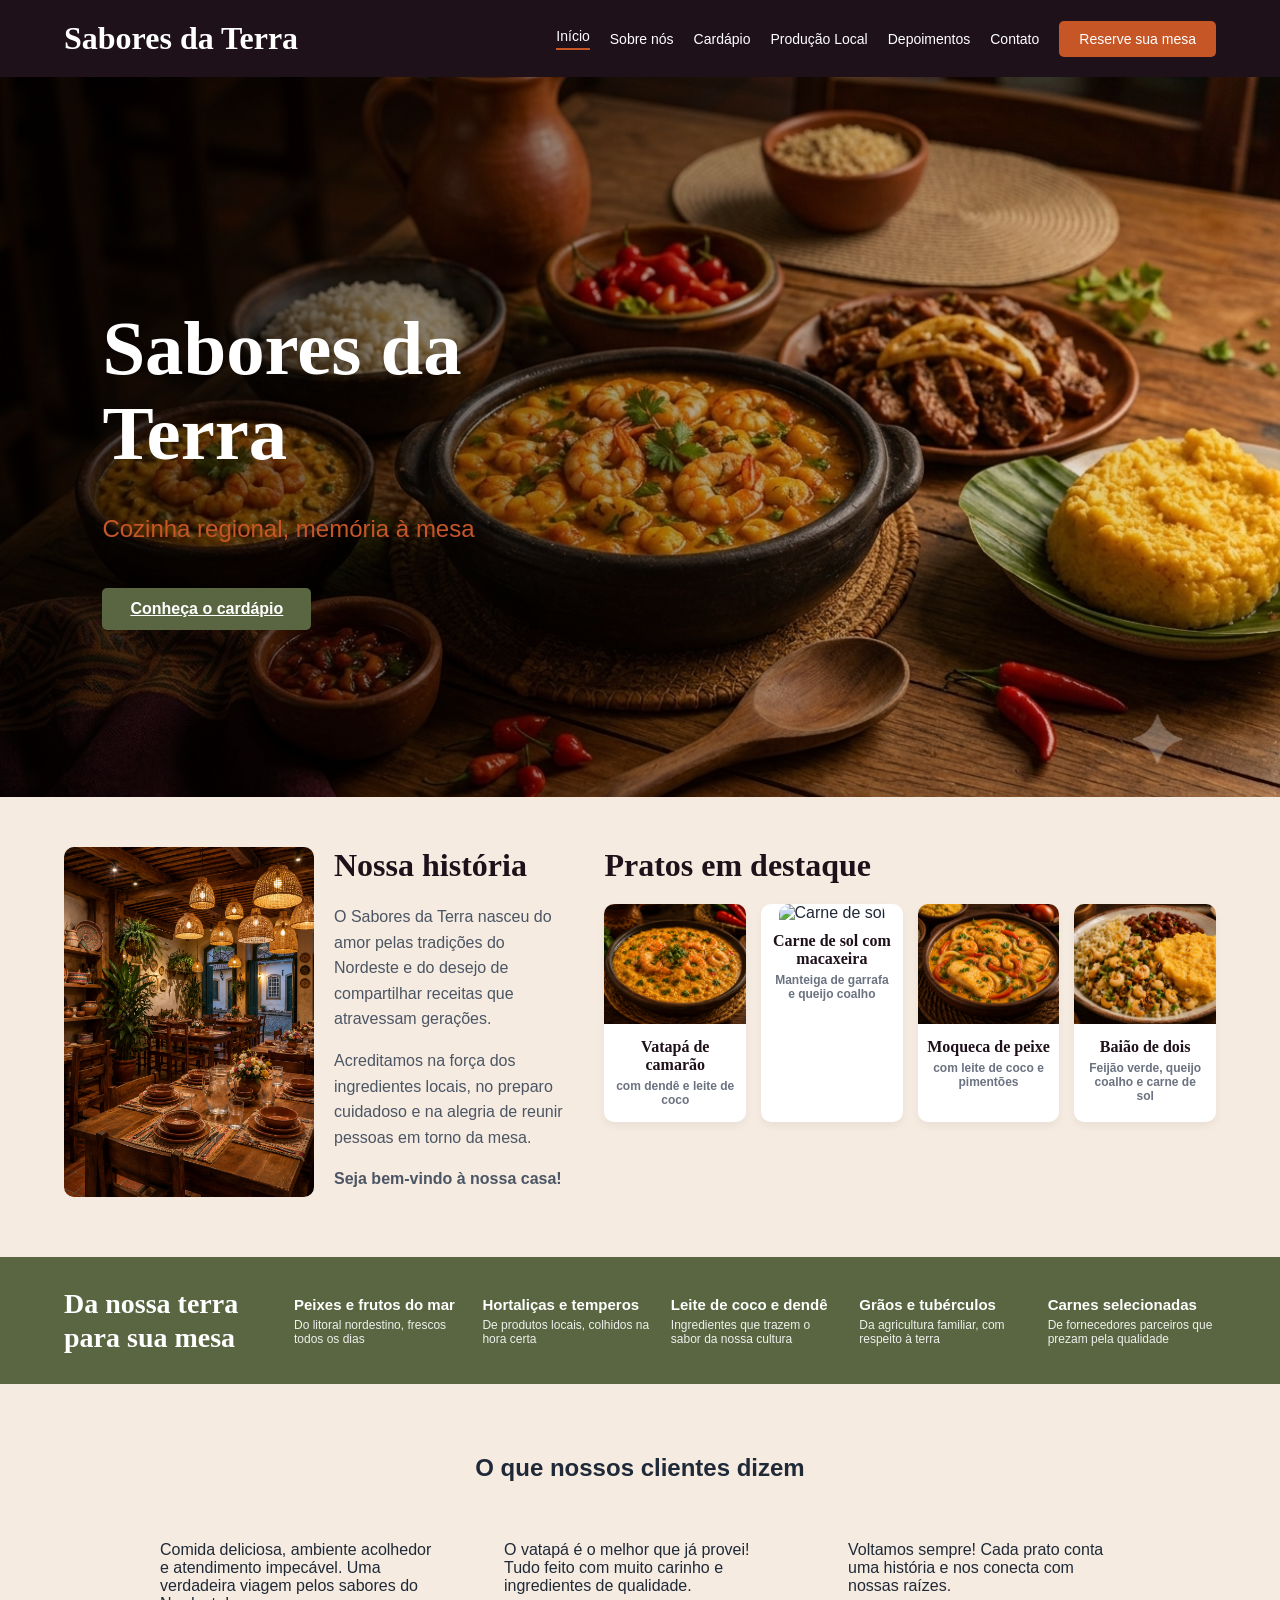
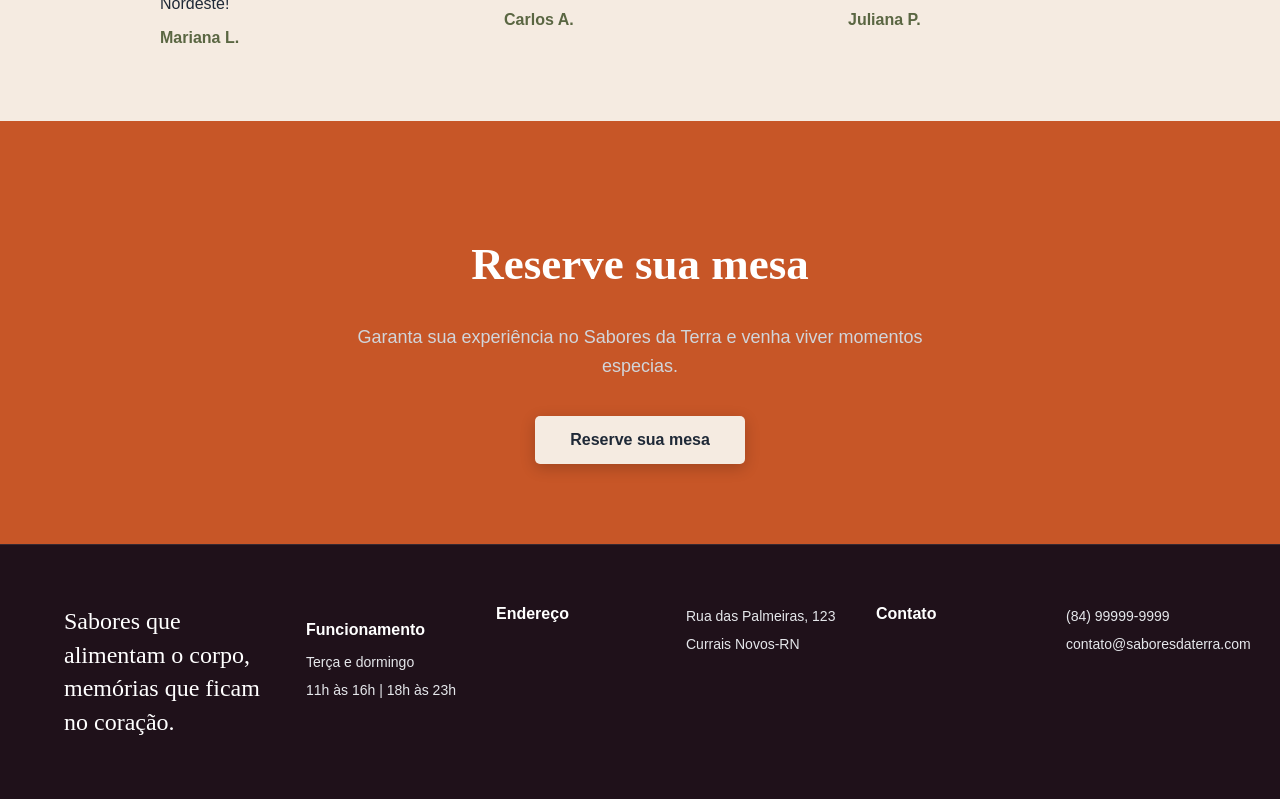
==== index.html @ 2751c671 "Adição de arquivos para página" ====
<!DOCTYPE html>
 <html lang='pt-BR'>
 <head>
    <meta charset='utf-8'>
    <meta name='viewport' content='width=device-width, initial-scale=1'>
    <title>Sabores da terra</title>
    <link rel='stylesheet' href='styles.css'>
 </head>
 <body>
     <header class="fontebranca" id="inicio">
        <h3> Sabores da Terra </h3>
        <nav>
            <a href="#inicio"> Início </a>
            <a href="#sobre">Sobre nós</a>
            <a href="cardapio.html"> Cardápio </a>
            <a href="#producaol"> Produção Local</a>
            <a href="#depoimentos"> Depoimentos </a>
            <a href="#contato"> Contato </a>
            <a class="botoes botao1" href="reserva.html"> Reserve sua mesa </a>
        </nav>
    </header>
    <section class="fontebranca2" id="titulo principal">
        <h1>Sabores da Terra</h1>
        <p>Cozinha regional, memória à mesa</p>
        <a class="botoes botaO2" href="cardapio.html"> Conheça o cardápio </a>
    </section>
    <main>
        <section id="sobre">
            <div class="coluna-historia">
                <img src="foto do restaurante.png" alt="Restaurante Sabores da Terra" class="img-restaurante">
                <div class="texto-historia">
                    <h2>Nossa história</h2>
                <p>O Sabores da Terra nasceu do amor pelas tradições do Nordeste e do desejo de compartilhar receitas que atravessam gerações.</p>
                <p>Acreditamos na força dos ingredientes locais, no preparo cuidadoso e na alegria de reunir pessoas em torno da mesa.</p>
                <p class="texto-destaque-verde">Seja bem-vindo à nossa casa!</p>
            </div>
        </div>

        <div class="coluna-pratos">
            <h2>Pratos em destaque</h2>
            <div class="grid-pratos">
                
                <div class="card-prato">
                    <img src="vatapá de camarão.png" alt="Vatapá de camarão">
                    <h3>Vatapá de camarão</h3>
                    <p class="texto-destaque-verde">com dendê e leite de coco</p>
                </div>

                <div class="card-prato">
                    <img src="carne de sol.png" alt="Carne de sol">
                    <h3>Carne de sol com macaxeira</h3>
                    <p class="texto-destaque-verde">Manteiga de garrafa e queijo coalho</p>
                </div>

                <div class="card-prato">
                    <img src="moqueca de peixe.png" alt="Moqueca de peixe">
                    <h3>Moqueca de peixe</h3>
                    <p class="texto-destaque-verde">com leite de coco e pimentões</p>
                </div>

                <div class="card-prato">
                    <img src="baião de dois.png" alt="Baião de dois">
                    <h3>Baião de dois</h3>
                    <p class="texto-destaque-verde">Feijão verde, queijo coalho e carne de sol</p>
                </div>

            </div>
        </div>
    </section>

    <section class="fontebranca" id="producaol">
        <div class="titulo-producao">
            <h2>Da nossa terra<br>para sua mesa</h2>
        </div>
        
        <div class="itens-producao">
            <div class="item">
                <h3>Peixes e frutos do mar</h3>
                <p>Do litoral nordestino, frescos todos os dias</p>
            </div>
            <div class="item">
                <h3>Hortaliças e temperos</h3>
                <p>De produtos locais, colhidos na hora certa</p>
            </div>
            <div class="item">
                <h3>Leite de coco e dendê</h3>
                <p>Ingredientes que trazem o sabor da nossa cultura</p>
            </div>
            <div class="item">
                <h3>Grãos e tubérculos</h3>
                <p>Da agricultura familiar, com respeito à terra</p>
            </div>
            <div class="item">
                <h3>Carnes selecionadas</h3>
                <p>De fornecedores parceiros que prezam pela qualidade</p>
            </div>
        </div>
    </section>
    <div class="depoimentos-reservas">
        <section id="depoimentos">
            <h1>O que nossos clientes dizem</h1>
            <div class="depoimentos-list">
                <div class="depoimento-item">
                    <p>Comida deliciosa, ambiente acolhedor e atendimento impecável. Uma verdadeira viagem pelos sabores do Nordeste!</p>
                    <p class="texto-destaque-verde">Mariana L.</p>
                </div>
                <div class="depoimento-item">
                    <p>O vatapá é o melhor que já provei! Tudo feito com muito carinho e ingredientes de qualidade.</p>
                    <p class="texto-destaque-verde">Carlos A.</p>
                </div>
                <div class="depoimento-item">
                    <p>Voltamos sempre! Cada prato conta uma história e nos conecta com nossas raízes.</p>
                    <p class="texto-destaque-verde">Juliana P.</p>
                </div>
            </div>
        </section>
        <section id="reservas"> 
            <h2 class="fontebranca">Reserve sua mesa</h2>
            <p class="fontebranca">Garanta sua experiência no Sabores da Terra e venha viver momentos especias.</p>
            <div>
                <a id="reserva" class="botoes botao3" href="reserva.html"> Reserve sua mesa</a>
            </div>
        </section>
    </div>
    </main>
     <footer class="fontebranca" id="contato">
        <h2>Sabores que alimentam o corpo, memórias que ficam no coração. </h2>
         <ul>
        <h3>Funcionamento</h3>
            <li>Terça e dormingo </li>
            <li>11h às 16h | 18h às 23h</li>
        </ul>
        <h3>Endereço</h3>
        <ul>
            <li>Rua das Palmeiras, 123</li>
            <li>Currais Novos-RN </li>
        </ul>
        <h3>Contato</h3>
        <ul>
            <li>(84) 99999-9999 </li>
            <li>contato@saboresdaterra.com</li>
        </ul>
    </footer>
</footer>
 </body>
 </html>
---- styles.css ----
/* define o modelo de caixa para incluir bordas e padding no tamanho total */
* {
  box-sizing: border-box;
}

/* estilos globais do corpo: fundo, cor do texto e tipografia */
body {
  margin: 0;
  background-color: #f4f7d5;
  color: #1f2937;
  font-family: Arial, Helvetica, sans-serif;
}
/* variáveis de cor reutilizáveis em todo o site */
:root {
  --cor-fundo-escuro: #1f111a;  
  --cor-fundo-claro: #f5ebe1;
  --cor-verde-oliva: #5a6642;   
  --cor-laranja-terra: #c75627;  
  --cor-texto-claro: #ffffff;   
}

/* estilo do cabeçalho principal e posicionamento da navegação */
header#inicio {
    background-color: var(--cor-fundo-escuro);
    padding: 20px 5%;
    display: flex;
    align-items: center; 
    justify-content: space-between; 
    width: 100%; 
    position: relative;
}

header#inicio h3 {
    color: var(--cor-texto-claro);
    font-family: 'Playfair Display', serif; 
    margin: 0;
    font-size: 32px;
    
}


header#inicio nav {
    display: flex;
    gap: 20px; 
    align-items: center;
    flex-wrap: nowrap;
}

header#inicio nav a {
    color: var(--cor-texto-claro);
    text-decoration: none; 
    font-family: sans-serif;
    font-size: 14px;
    transition: color 0.3s;
    white-space: nowrap;
}

/* destaque no link ativo do menu */
header#inicio nav a:first-child {
    border-bottom: 2px solid var(--cor-laranja-terra);
    padding-bottom: 4px;
}

/* estilo dos botões de ação padrão */
.botoes.botao1{
    background-color: var(--cor-laranja-terra);
    color: var(--cor-texto-claro);
    border: none;
    border-radius: 5px;
    padding: 10px 20px;
    cursor: pointer;
    font-family: sans-serif;
    font-size: 14px;
    text-decoration: none;
}

.botoes.botao1:hover {
    background-color: #a63e1c; 
    transform: translateY(2px);
}

/* seção de introdução com imagem de fundo e gradiente escuro */
.fontebranca2{
    background-image: linear-gradient(to right, rgba(0, 0, 0, 0.7), rgba(0, 0, 0, 0)), url('Sabores da Terra.png');
    background-size: cover;        
    background-position: center left; 
    min-height: 80vh;              
    display: flex;
    flex-direction: column;        
    justify-content: center;       
    align-items: flex-start;       
    padding-left: 8%;
    padding-right: 5%;
}

/* título principal do banner com tamanho responsivo */
section.fontebranca2 h1 {
    font-family: 'Playfair Display', serif; 
    font-size: clamp(45px, 6vw, 80px); 
    line-height: 1.1;                
    margin-bottom: 15px;
    max-width: 550px;              
    color: var(--cor-texto-claro);
    text-align: left;            
}

section.fontebranca2 p {
    font-size: 24px;
    font-size: clamp(18px, 2vw, 24px); 
    color: var(--cor-laranja-terra); 
    margin-bottom: 30px;
    font-family: sans-serif;
    text-align: left;
}

.botoes.botaO2 {
    background-color: var(--cor-verde-oliva); 
    color: var(--cor-texto-claro);            
    padding: 12px 28px;                       
    border-radius: 5px;                       
    font-family: sans-serif;
    font-size: 16px;
    font-weight: bold;
    display: inline-block;                    
    width: fit-content;                       
    cursor: pointer;                          
    transition: background-color 0.3s, transform 0.2s; 
    margin-top: 15px;                         
}

.botoes.botaO2:hover {
    background-color: #434d31;               
    transform: scale(1.03);                   
}

/* seção sobre nós com layout em colunas */
#sobre {
    background-color: var(--cor-fundo-claro);
    padding: 50px 5%; 
    display: flex;
    gap: 40px;
    align-items: flex-start; 
}


.coluna-historia {
    display: flex;
    gap: 20px;
    width: 45%; 
}

.img-restaurante {
    width: 250px;
    height: 350px;
    object-fit: cover;
    border-radius: 10px;
    flex-shrink: 0;
}

.texto-historia h2, .coluna-pratos h2 {
    color: var(--cor-fundo-escuro);
    font-family: 'Playfair Display', serif;
    font-size: 32px;
    margin-top: 0;
    margin-bottom: 20px;
}

.texto-historia p {
    font-size: 16px;
    line-height: 1.6;
    color: #4b5563;
    margin-bottom: 15px;
}

.texto-destaque-verde {
    color: var(--cor-verde-oliva) ;
    font-weight: bold;
    font-size: 16px ;
}


.coluna-pratos {
    width: 55%;
}

/* grade horizontal de cards de pratos */
.grid-pratos {
    display: flex;
    gap: 15px;
}

/* card individual de prato com sombra e bordas arredondadas */
.card-prato {
    background-color: #fff;
    border-radius: 10px;
    padding-bottom: 15px;
    text-align: center;
    width: 25%; 
    box-shadow: 0 4px 8px rgba(0,0,0,0.05);
}

.card-prato img {
    width: 100%;
    height: 120px;
    object-fit: cover;
    border-radius: 10px 10px 0 0;
    margin-bottom: 10px;
}

.card-prato h3 {
    font-family: 'Playfair Display', serif;
    font-size: 16px;
    margin: 0 5px 5px 5px;
    color: var(--cor-fundo-escuro);
}

.card-prato p {
    font-size: 12px;
    margin: 0 10px;
    color: #6b7280;
}

/* seção de produção local com fundo verde e cards informativos */
#producaol {
    background-color: var(--cor-verde-oliva); 
    padding: 30px 5%;
    display: flex;
    align-items: center;
    gap: 30px;
}

.titulo-producao h2 {
    color: var(--cor-texto-claro);
    font-family: 'Playfair Display', serif;
    font-size: 28px;
    line-height: 1.2;
    margin: 0;
    min-width: 200px;
}

.itens-producao {
    display: flex;
    gap: 20px;
    justify-content: space-between;
    width: 100%;
}

.item {
    color: var(--cor-texto-claro);
    text-align: left;
    flex: 1;
}

.item h3 {
    font-size: 15px;
    margin: 0 0 5px 0;
}

.item p {
    font-size: 12px;
    margin: 0;
    opacity: 0.9;
}

section#depoimentos {
    background-color: var(--cor-fundo-claro);
    padding: 50px 5%;
}

section#depoimentos h1 {
    text-align: center;
    margin-bottom: 35px;
}

.depoimentos-list {
    display: flex;
    flex-wrap: wrap;
    gap: 24px;
    justify-content: center;
}

.depoimento-item {
    padding: 24px;
    max-width: 320px;
}

.depoimento-item p {
    margin: 0;
    color: #1f2937;
}

.depoimento-item p.texto-destaque-verde {
    margin-top: 16px;
    font-weight: bold;
    color: var(--cor-verde-oliva);
}

/* bloco de chamada para ação de reserva */
#reservas {
    background-color: var(--cor-laranja-terra);
    padding: 80px 10%;
    text-align: center;
    display: flex;
    flex-direction: column;
    align-items: center;
    justify-content: center;
}

#reservas h2 {
    font-family: 'Playfair Display', serif;
    font-size: clamp(32px, 4vw, 45px);
    color: var(--cor-texto-claro);
    margin-bottom: 15px;
}

#reservas p.fontebranca {
    font-size: 18px;
    color: #d1d5db; 
    max-width: 600px;
    margin-bottom: 35px;
    line-height: 1.6;
}


.botoes.botao3 {
    background-color: var(--cor-fundo-claro);
    color: var(--cor-texto-escuro);
    padding: 15px 35px;
    font-family: sans-serif;
    font-size: 16px;
    font-weight: bold;
    text-decoration: none;
    border-radius: 5px;
    cursor: pointer;
    display: inline-block;
    transition: background-color 0.3s, transform 0.2s;
    box-shadow: 0 4px 15px rgba(0, 0, 0, 0.2);
}

.botoes.botao3:hover {
    background-color: #7cc57c;
    transform: translateY(-2px);
}

/* rodapé com informações de contato e links secundários */
footer#contato {
    background-color: var(--cor-fundo-escuro); 
    padding: 60px 5%;
    border-top: 1px solid rgba(255, 255, 255, 0.1);
    
    display: flex;
    justify-content: space-between;
    align-items: flex-start;
    flex-wrap: nowrap;
    gap: 40px;
}


footer#contato > h2 {
    color: #ffffff;
    font-family: 'Playfair Display', serif;
    font-size: 24px;
    line-height: 1.4;
    margin: 0;
    max-width: 35%; 
    font-weight: normal;
}


footer#contato > h3, 
footer#contato > ul {
    display: inline-block;
    vertical-align: top;
    margin: 0;
    padding: 0;
    list-style: none;
    min-width: 150px; 
}


footer#contato h3 {
    color: #ffffff;
    font-family: sans-serif;
    font-size: 16px;
    margin-bottom: 12px;
    font-weight: bold;
}


footer#contato ul h3 {
    display: block;
    margin-bottom: 12px;
}


footer#contato li {
    color: #e5e7eb;
    font-family: sans-serif;
    font-size: 14px;
    line-height: 1.6;
    margin-bottom: 6px;
}



/* responsividade para telas menores: ajusta o footer e o layout geral */
@media (max-width: 768px) {
    footer#contato {
        flex-direction: column; /* Empilha tudo na vertical no celular */
        gap: 30px;
    }
    
    footer#contato > h2 {
        max-width: 100%;
    }
    
    footer#contato > h3, 
    footer#contato > ul {
        display: block;
        width: 100%;
    }
}

@media (max-width: 768px) {
    header#inicio {
        flex-direction: column; 
        gap: 15px;
        padding: 15px 5%;
        text-align: center;
    }

    header#inicio h3 {
        font-size: 26px; 
    }

    header#inicio nav {
        flex-wrap: wrap; 
        justify-content: center;
        gap: 12px;
    }

    header#inicio nav a {
        font-size: 13px; 
    }
    
    
    .botoes.botao1 {
        padding: 8px 15px;
        font-size: 13px;
    }
}

@media (max-width: 768px) {
    
    
    #sobre, #producaol {
        flex-direction: column;
        align-items: center;
        text-align: center;
        gap: 30px;
        padding: 40px 5%;
    }

    
    .coluna-historia {
        flex-direction: column; 
        align-items: center;
        width: 100%;
    }

    .img-restaurante {
        width: 100%;
        max-width: 320px; 
        height: 240px; 
    }

    
    .coluna-pratos {
        width: 100%;
    }

    
    .grid-pratos {
        flex-wrap: wrap;
        justify-content: center;
        gap: 15px;
    }

    .card-prato {
        width: calc(50% - 10px); 
        min-width: 140px;
    }

    
    .titulo-producao h2 {
        min-width: unset;
        text-align: center;
    }

    .itens-producao {
        flex-direction: column; 
        gap: 25px;
    }

    .item {
        text-align: center;
    }

    #reservas { padding: 50px 5%; }
    #reservas p.fontebranca { font-size: 15px; margin-bottom: 25px; }
}
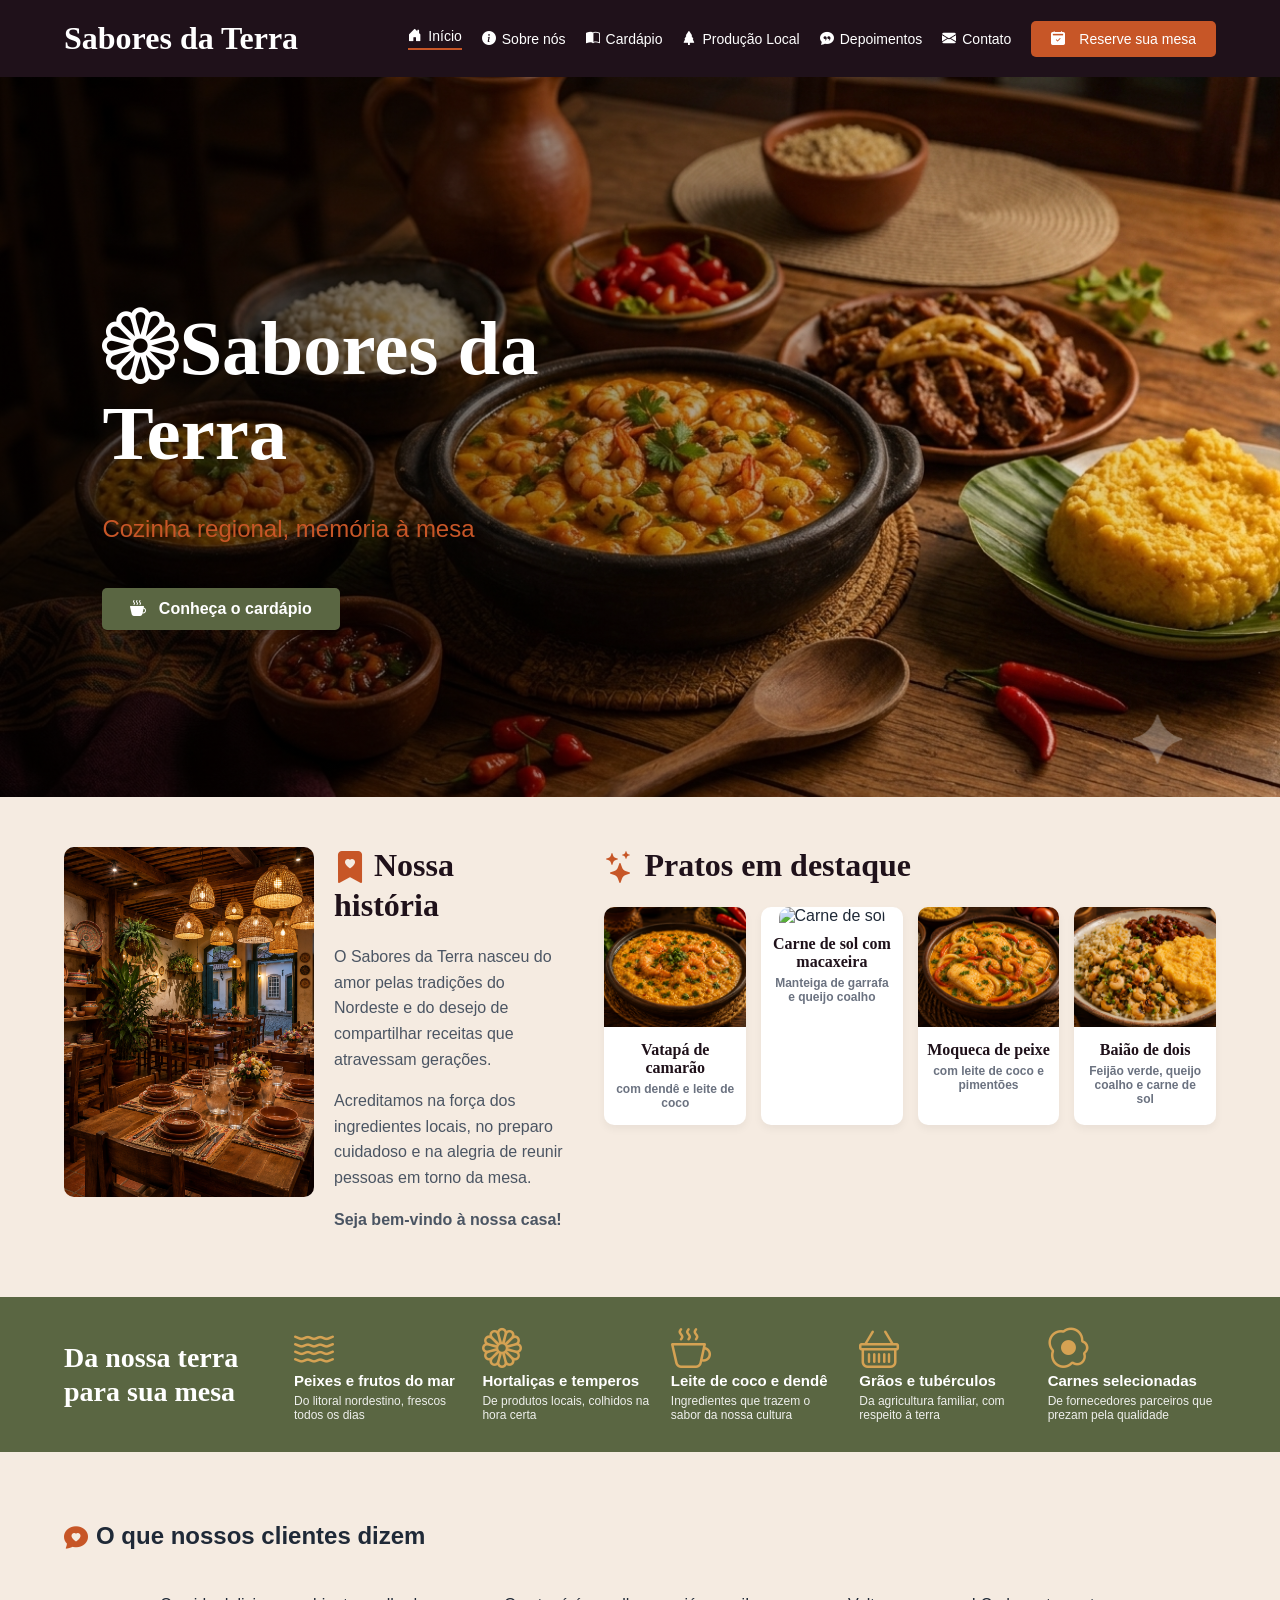
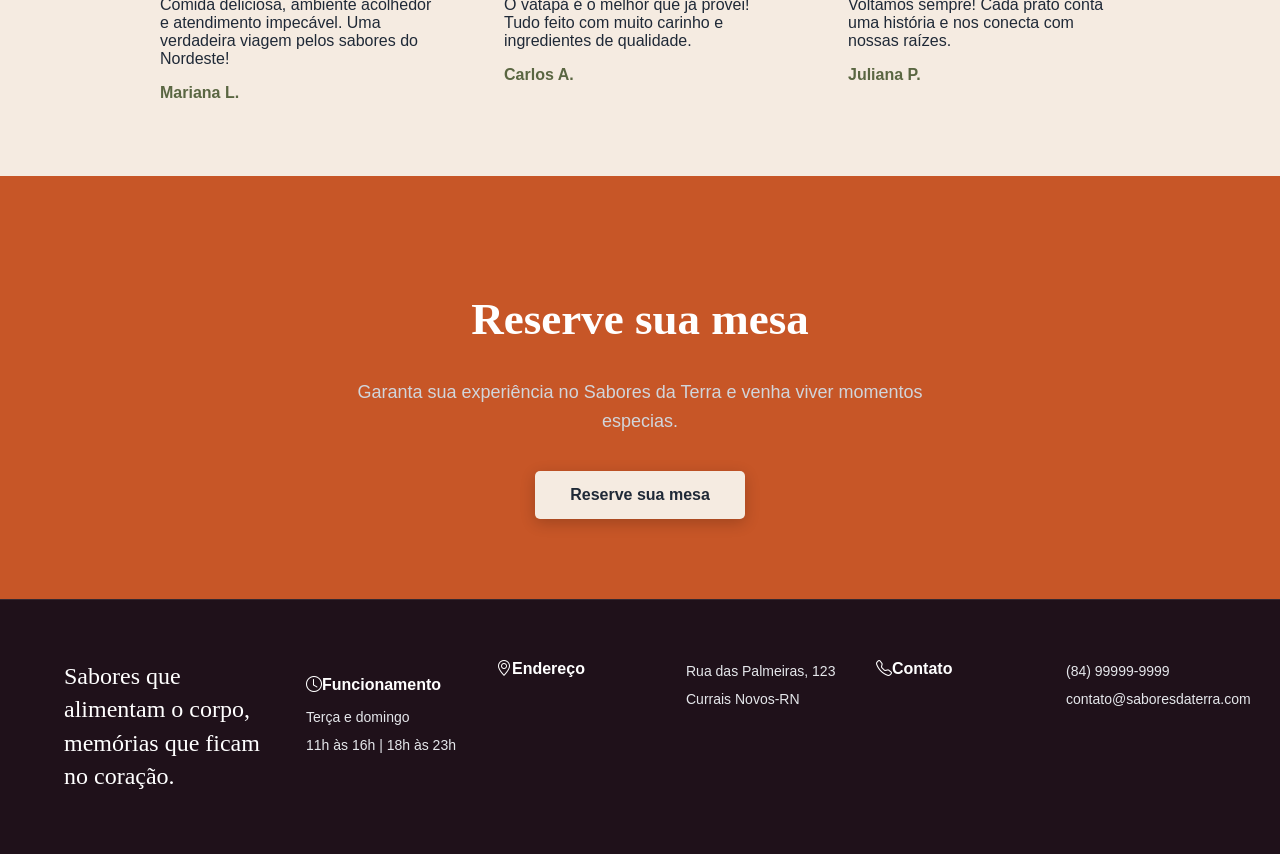
==== commit 53b692ab: "update" ====
--- a/index.html
+++ b/index.html
@@ -4,32 +4,33 @@
     <meta charset='utf-8'>
     <meta name='viewport' content='width=device-width, initial-scale=1'>
     <title>Sabores da terra</title>
+    <link rel="stylesheet" href="https://cdn.jsdelivr.net/npm/bootstrap-icons@1.13.1/font/bootstrap-icons.min.css">
     <link rel='stylesheet' href='styles.css'>
  </head>
  <body>
      <header class="fontebranca" id="inicio">
         <h3> Sabores da Terra </h3>
         <nav>
-            <a href="#inicio"> Início </a>
-            <a href="#sobre">Sobre nós</a>
-            <a href="cardapio.html"> Cardápio </a>
-            <a href="#producaol"> Produção Local</a>
-            <a href="#depoimentos"> Depoimentos </a>
-            <a href="#contato"> Contato </a>
-            <a class="botoes botao1" href="reserva.html"> Reserve sua mesa </a>
+            <a href="#inicio"><i class="bi bi-house-door-fill"></i> Início</a>
+            <a href="index.html #sobre"><i class="bi bi-info-circle-fill"></i> Sobre nós</a>
+            <a href="cardapio.html"><i class="bi bi-book-half"></i> Cardápio</a>
+            <a href="#producaol"><i class="bi bi-tree-fill"></i> Produção Local</a>
+            <a href="#depoimentos"><i class="bi bi-chat-quote-fill"></i> Depoimentos</a>
+            <a href="#contato"><i class="bi bi-envelope-fill"></i> Contato</a>
+            <a class="botoes botao1" href="reserva.html"><i class="bi bi-calendar2-check-fill"></i> Reserve sua mesa</a>
         </nav>
     </header>
     <section class="fontebranca2" id="titulo principal">
-        <h1>Sabores da Terra</h1>
+        <h1> <i class="bi bi-flower1"></i>Sabores da Terra</h1>
         <p>Cozinha regional, memória à mesa</p>
-        <a class="botoes botaO2" href="cardapio.html"> Conheça o cardápio </a>
+        <a class="botoes botaO2" href="cardapio.html"><i class="bi bi-cup-hot-fill"></i> Conheça o cardápio</a>
     </section>
     <main>
         <section id="sobre">
             <div class="coluna-historia">
-                <img src="foto do restaurante.png" alt="Restaurante Sabores da Terra" class="img-restaurante">
+                <img src="imagens/foto do restaurante.png" alt="Restaurante Sabores da Terra" class="img-restaurante">
                 <div class="texto-historia">
-                    <h2>Nossa história</h2>
+                    <h2><i class="bi bi-bookmark-heart-fill section-title-icon"></i>Nossa história</h2>
                 <p>O Sabores da Terra nasceu do amor pelas tradições do Nordeste e do desejo de compartilhar receitas que atravessam gerações.</p>
                 <p>Acreditamos na força dos ingredientes locais, no preparo cuidadoso e na alegria de reunir pessoas em torno da mesa.</p>
                 <p class="texto-destaque-verde">Seja bem-vindo à nossa casa!</p>
@@ -37,29 +38,29 @@
         </div>
 
         <div class="coluna-pratos">
-            <h2>Pratos em destaque</h2>
+            <h2><i class="bi bi-stars section-title-icon"></i>Pratos em destaque</h2>
             <div class="grid-pratos">
                 
                 <div class="card-prato">
-                    <img src="vatapá de camarão.png" alt="Vatapá de camarão">
+                    <img src="imagens/vatapá de camarão.png" alt="Vatapá de camarão">
                     <h3>Vatapá de camarão</h3>
                     <p class="texto-destaque-verde">com dendê e leite de coco</p>
                 </div>
 
                 <div class="card-prato">
-                    <img src="carne de sol.png" alt="Carne de sol">
+                    <img src="imagens/carne de sol.png" alt="Carne de sol">
                     <h3>Carne de sol com macaxeira</h3>
                     <p class="texto-destaque-verde">Manteiga de garrafa e queijo coalho</p>
                 </div>
 
                 <div class="card-prato">
-                    <img src="moqueca de peixe.png" alt="Moqueca de peixe">
+                    <img src="imagens/moqueca de peixe.png" alt="Moqueca de peixe">
                     <h3>Moqueca de peixe</h3>
                     <p class="texto-destaque-verde">com leite de coco e pimentões</p>
                 </div>
 
                 <div class="card-prato">
-                    <img src="baião de dois.png" alt="Baião de dois">
+                    <img src="imagens/baião de dois.png" alt="Baião de dois">
                     <h3>Baião de dois</h3>
                     <p class="texto-destaque-verde">Feijão verde, queijo coalho e carne de sol</p>
                 </div>
@@ -75,22 +76,27 @@
         
         <div class="itens-producao">
             <div class="item">
+                <i class="bi bi-water icone"></i>
                 <h3>Peixes e frutos do mar</h3>
                 <p>Do litoral nordestino, frescos todos os dias</p>
             </div>
             <div class="item">
+            <i class="bi bi-flower1 icone"></i>
                 <h3>Hortaliças e temperos</h3>
                 <p>De produtos locais, colhidos na hora certa</p>
             </div>
             <div class="item">
+                <i class="bi bi-cup-hot icone"></i>
                 <h3>Leite de coco e dendê</h3>
                 <p>Ingredientes que trazem o sabor da nossa cultura</p>
             </div>
             <div class="item">
+                 <i class="bi bi-basket icone"></i>
                 <h3>Grãos e tubérculos</h3>
                 <p>Da agricultura familiar, com respeito à terra</p>
             </div>
             <div class="item">
+                 <i class="bi bi-egg-fried icone"></i>
                 <h3>Carnes selecionadas</h3>
                 <p>De fornecedores parceiros que prezam pela qualidade</p>
             </div>
@@ -98,7 +104,7 @@
     </section>
     <div class="depoimentos-reservas">
         <section id="depoimentos">
-            <h1>O que nossos clientes dizem</h1>
+            <h2><i class="bi bi-chat-heart-fill section-title-icon"></i>O que nossos clientes dizem</h2>
             <div class="depoimentos-list">
                 <div class="depoimento-item">
                     <p>Comida deliciosa, ambiente acolhedor e atendimento impecável. Uma verdadeira viagem pelos sabores do Nordeste!</p>
@@ -126,16 +132,16 @@
      <footer class="fontebranca" id="contato">
         <h2>Sabores que alimentam o corpo, memórias que ficam no coração. </h2>
          <ul>
-        <h3>Funcionamento</h3>
-            <li>Terça e dormingo </li>
+        <h3><i class="bi bi-clock"></i>Funcionamento</h3>
+            <li>Terça e domingo </li>
             <li>11h às 16h | 18h às 23h</li>
         </ul>
-        <h3>Endereço</h3>
+        <h3><i class="bi bi-geo-alt"></i>Endereço</h3>
         <ul>
             <li>Rua das Palmeiras, 123</li>
             <li>Currais Novos-RN </li>
         </ul>
-        <h3>Contato</h3>
+        <h3><i class="bi bi-telephone"></i>Contato</h3>
         <ul>
             <li>(84) 99999-9999 </li>
             <li>contato@saboresdaterra.com</li>
--- a/styles.css
+++ b/styles.css
@@ -10,6 +10,13 @@
   color: #1f2937;
   font-family: Arial, Helvetica, sans-serif;
 }
+
+.icone{
+    font-size:40px;
+    color:#d5a253;
+    margin-bottom:15px;
+}
+
 /* variáveis de cor reutilizáveis em todo o site */
 :root {
   --cor-fundo-escuro: #1f111a;  
@@ -26,8 +33,10 @@
     display: flex;
     align-items: center; 
     justify-content: space-between; 
+    gap: 16px;
     width: 100%; 
     position: relative;
+    flex-wrap: wrap;
 }
 
 header#inicio h3 {
@@ -43,7 +52,8 @@
     display: flex;
     gap: 20px; 
     align-items: center;
-    flex-wrap: nowrap;
+    flex-wrap: wrap;
+    justify-content: flex-end;
 }
 
 header#inicio nav a {
@@ -53,6 +63,9 @@
     font-size: 14px;
     transition: color 0.3s;
     white-space: nowrap;
+    display: inline-flex;
+    align-items: center;
+    gap: 6px;
 }
 
 /* destaque no link ativo do menu */
@@ -79,9 +92,21 @@
     transform: translateY(2px);
 }
 
+.botoes.botao1 i,
+.botoes.botaO2 i,
+.botoes.botao3 i {
+    margin-right: 8px;
+}
+
+.section-title-icon {
+    color: var(--cor-laranja-terra);
+    margin-right: 8px;
+    vertical-align: middle;
+}
+
 /* seção de introdução com imagem de fundo e gradiente escuro */
 .fontebranca2{
-    background-image: linear-gradient(to right, rgba(0, 0, 0, 0.7), rgba(0, 0, 0, 0)), url('Sabores da Terra.png');
+    background-image: linear-gradient(to right, rgba(0, 0, 0, 0.7), rgba(0, 0, 0, 0)), url('imagens/Sabores da Terra.png');
     background-size: cover;        
     background-position: center left; 
     min-height: 80vh;              
@@ -125,7 +150,8 @@
     width: fit-content;                       
     cursor: pointer;                          
     transition: background-color 0.3s, transform 0.2s; 
-    margin-top: 15px;                         
+    margin-top: 15px;
+    text-decoration: none;                         
 }
 
 .botoes.botaO2:hover {
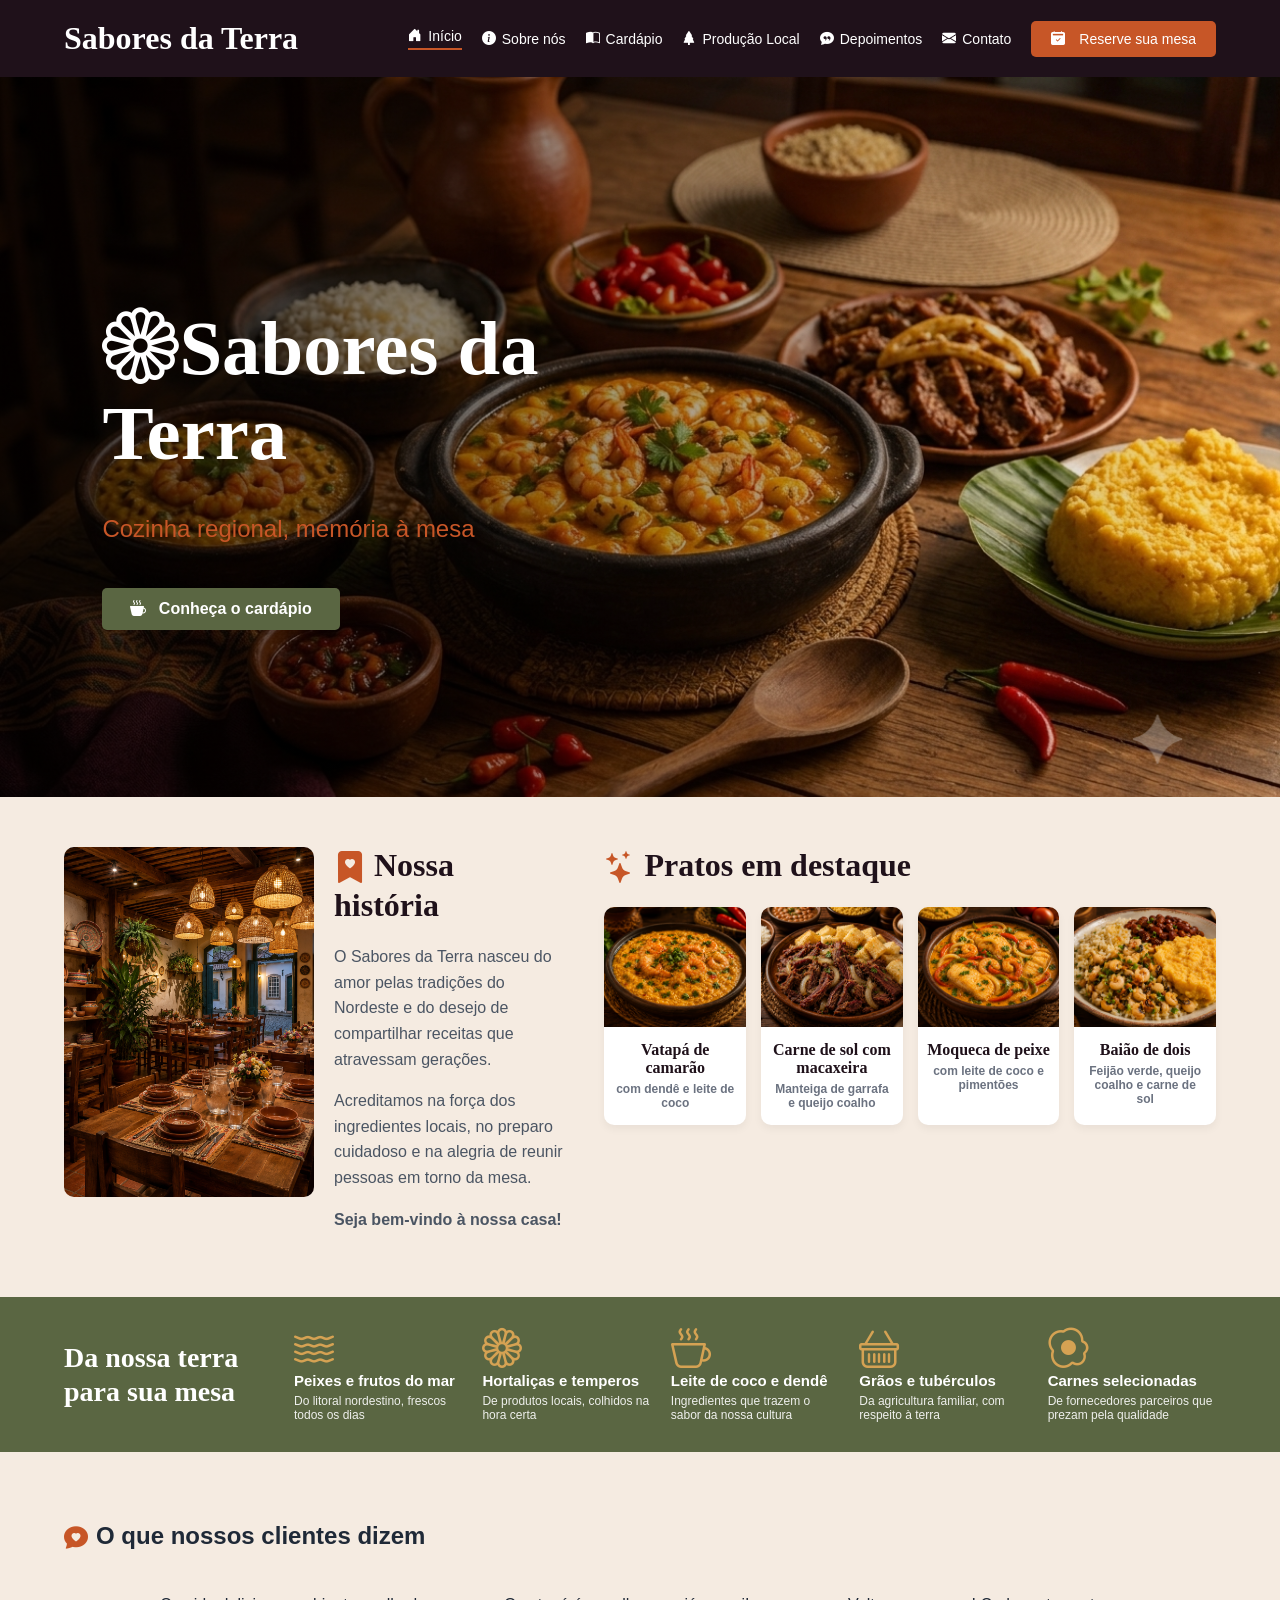
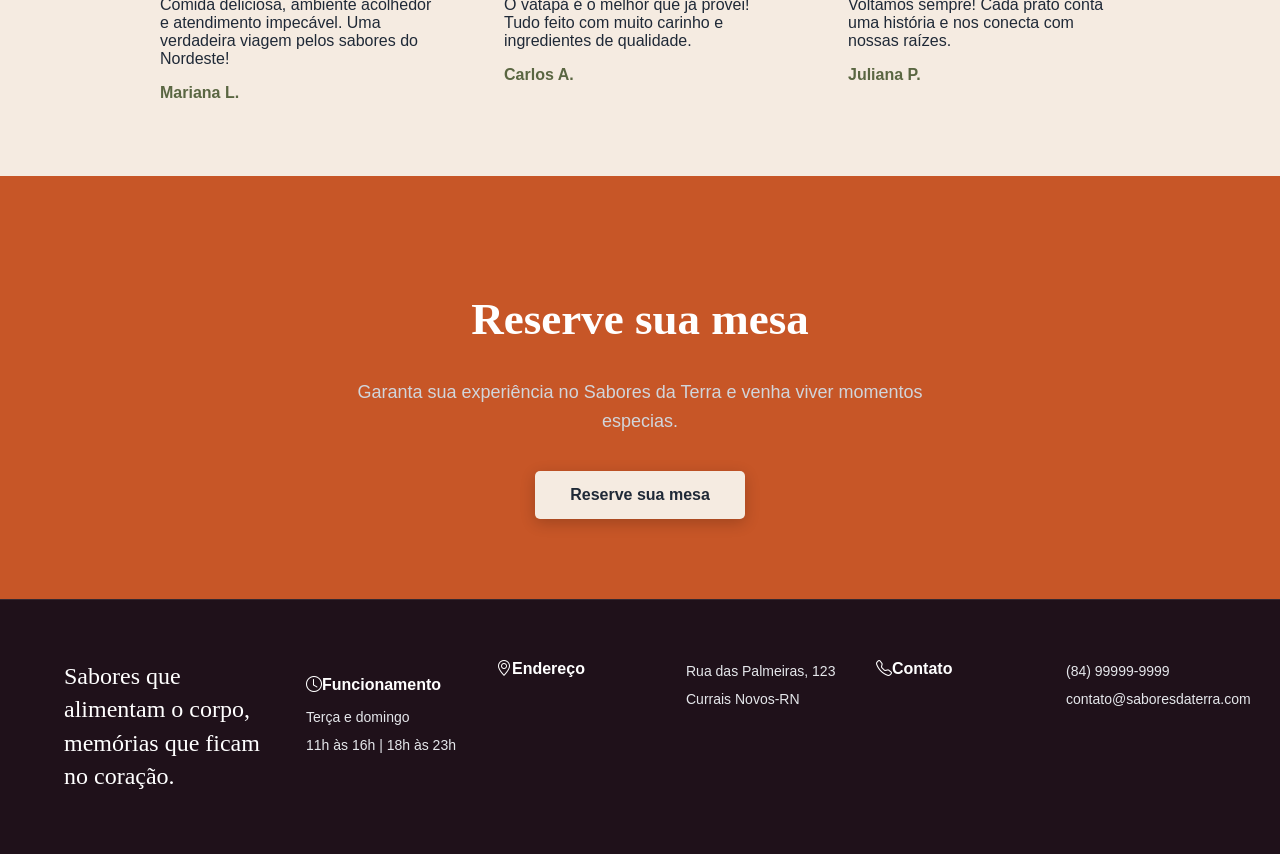
==== commit 61df5ef2: "Update index.html" ====
--- a/index.html
+++ b/index.html
@@ -48,7 +48,7 @@
                 </div>
 
                 <div class="card-prato">
-                    <img src="imagens/carne de sol.png" alt="Carne de sol">
+                    <img src="imagens/Carne de sol.png" alt="Carne de sol">
                     <h3>Carne de sol com macaxeira</h3>
                     <p class="texto-destaque-verde">Manteiga de garrafa e queijo coalho</p>
                 </div>
@@ -149,4 +149,4 @@
     </footer>
 </footer>
  </body>
- </html>+ </html>
